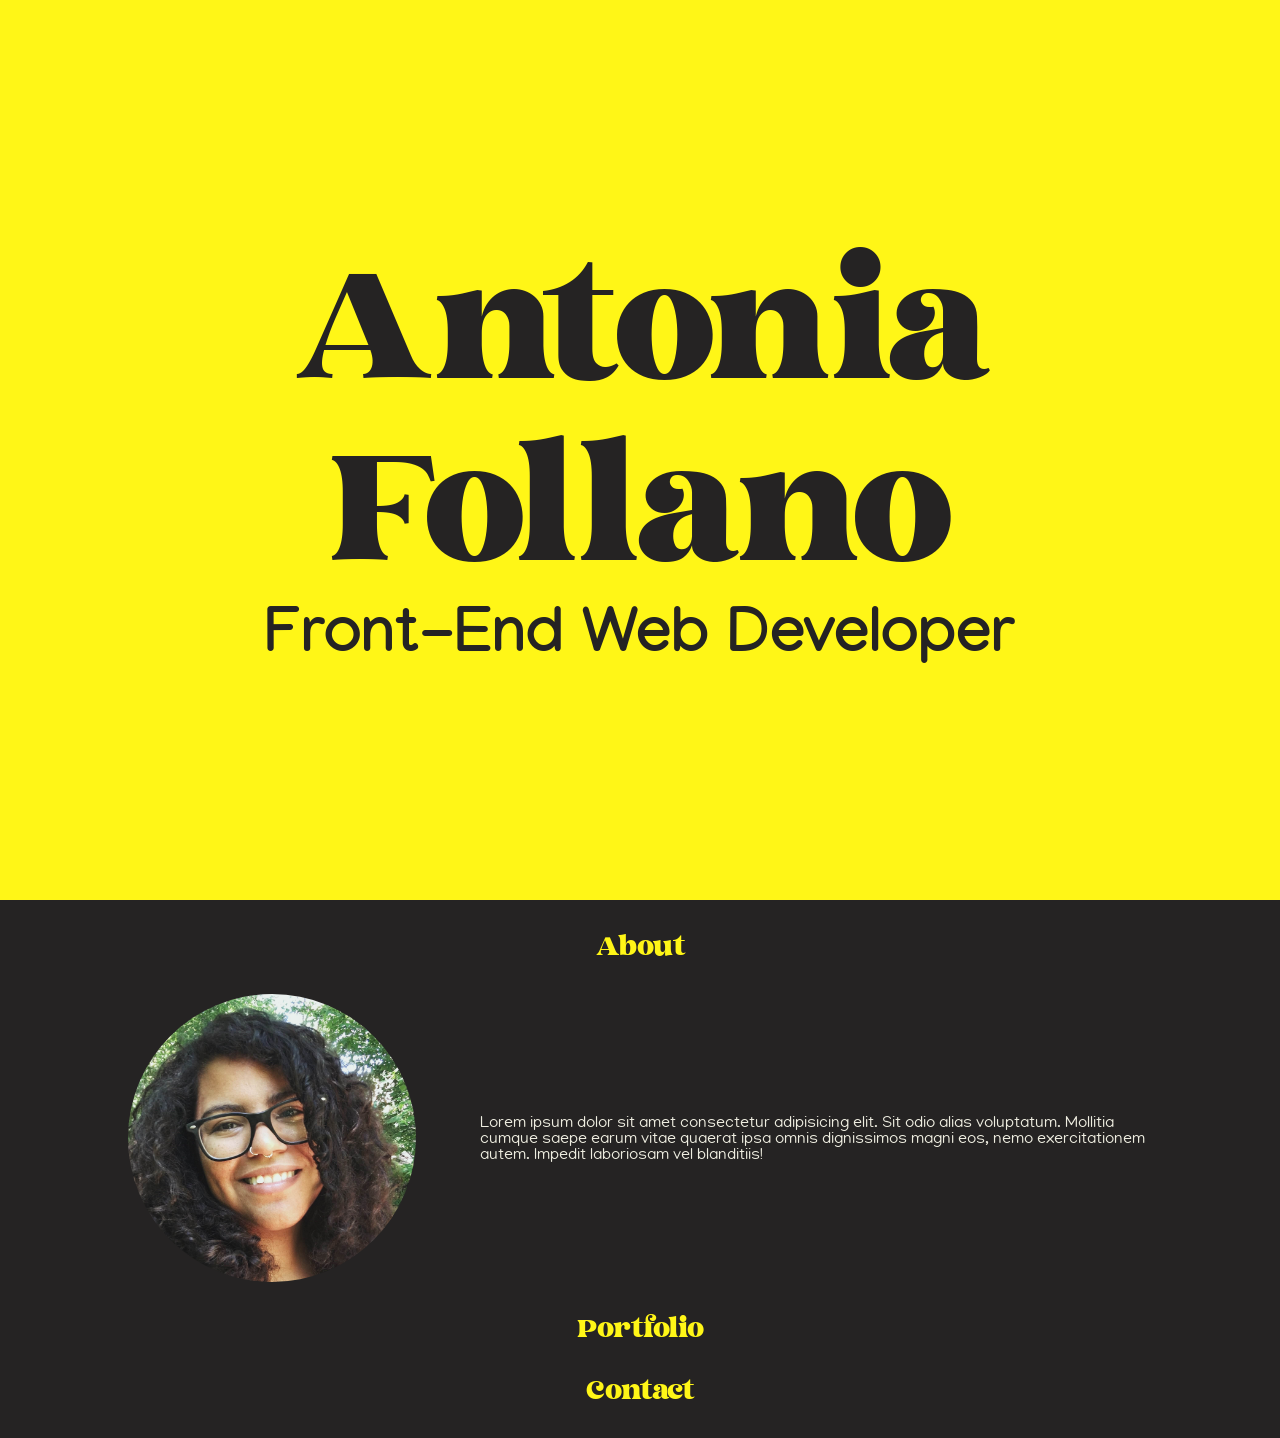
==== index.html @ 58273cd6 "Change name of icon div class for clarity" ====
<!DOCTYPE html>
<html lang="en">
<head>
    <meta charset="UTF-8">
    <meta name="viewport" content="width=device-width, initial-scale=1.0">
    <link rel="stylesheet" href="style.css">
    <title>Document</title>
</head>
<body>
    <div class="hero">
        <div>
            <h1>Antonia <br> Follano</h1>
            <h2>Front-End Web Developer</h2>
        </div>
       
    </div>
    <div class="halftone"></div>
        
    <div class="about"><h3>About</h3>
        <div class="about-container">
            
            <img class="profile-pic" src="images/squarepfp.jpg">
            <div>
                Lorem ipsum dolor sit amet consectetur adipisicing elit. Sit odio alias voluptatum. Mollitia cumque saepe earum vitae quaerat ipsa omnis dignissimos magni eos, nemo exercitationem autem. Impedit laboriosam vel blanditiis!
            </div>
        </div>
        <div class="linkicon"></div><div class="linkicon"></div><div class="linkicon"></div>
    </div>
    <div class="portfolio">
        <h3>Portfolio</h3>
    </div>
    <div class="contact">
    <h3>Contact</h3>
    </div>
</body>
</html>
---- style.css ----
@font-face {
    font-family: "Malibu";
    src: url(fonts/Malibu.woff);
}
@font-face {
    font-family: "Manjari";
    src: url(fonts/manjari-regular-webfont.woff);
    font-weight: 400;
    line-height: 100;
}
@font-face {
    font-family: "Manjari";
    src: url(fonts/manjari-bold-webfont.woff);
    font-weight: 700;
}
@font-face {
    font-family: "Manjari";
    src: url(fonts/manjari-thin-webfont.woff);
    font-weight: 200;
}

body {
    background-color: #252323;
    color: #EEEDE0;
    font-family: "Manjari";
    padding:0px;
    margin:0px;
}

h3 {
    font-family: "Malibu";
    color:#FFF617;
    font-weight: normal;
    text-align:center;
    font-size: 2rem;
}

.hero {
    font-family: "Malibu";
    background-color: #FFF617;
    color:#252323;
    margin: 0px;
    padding:0px;
    height:100vh;
    display: flex;
    flex-direction:column;
    justify-content: center;
    align-items: center;
    text-align: center;
    flex-shrink:0;

}


.hero h1 {
    font-weight:normal;
    margin:0px;
    font-size: 15vw;
    flex-shrink:1;
    color: #252323;

}

.hero h2 {
    font-family: "Manjari";
    flex-shrink: 0;
    font-size: 5vw;
    margin:0px;
}


.about {
    margin: 0 10vw;
    display:flex;
    flex-direction:column;
    justify-content: center;
    align-items: center;
    flex-grow: 0px;
}
 
.profile-pic {
    width: 18em;
    border-radius: 50%;
    margin-right: 5vw;
}

.about-container {
    display: flex;
    align-items: center;
}

.about-container div {
   

}
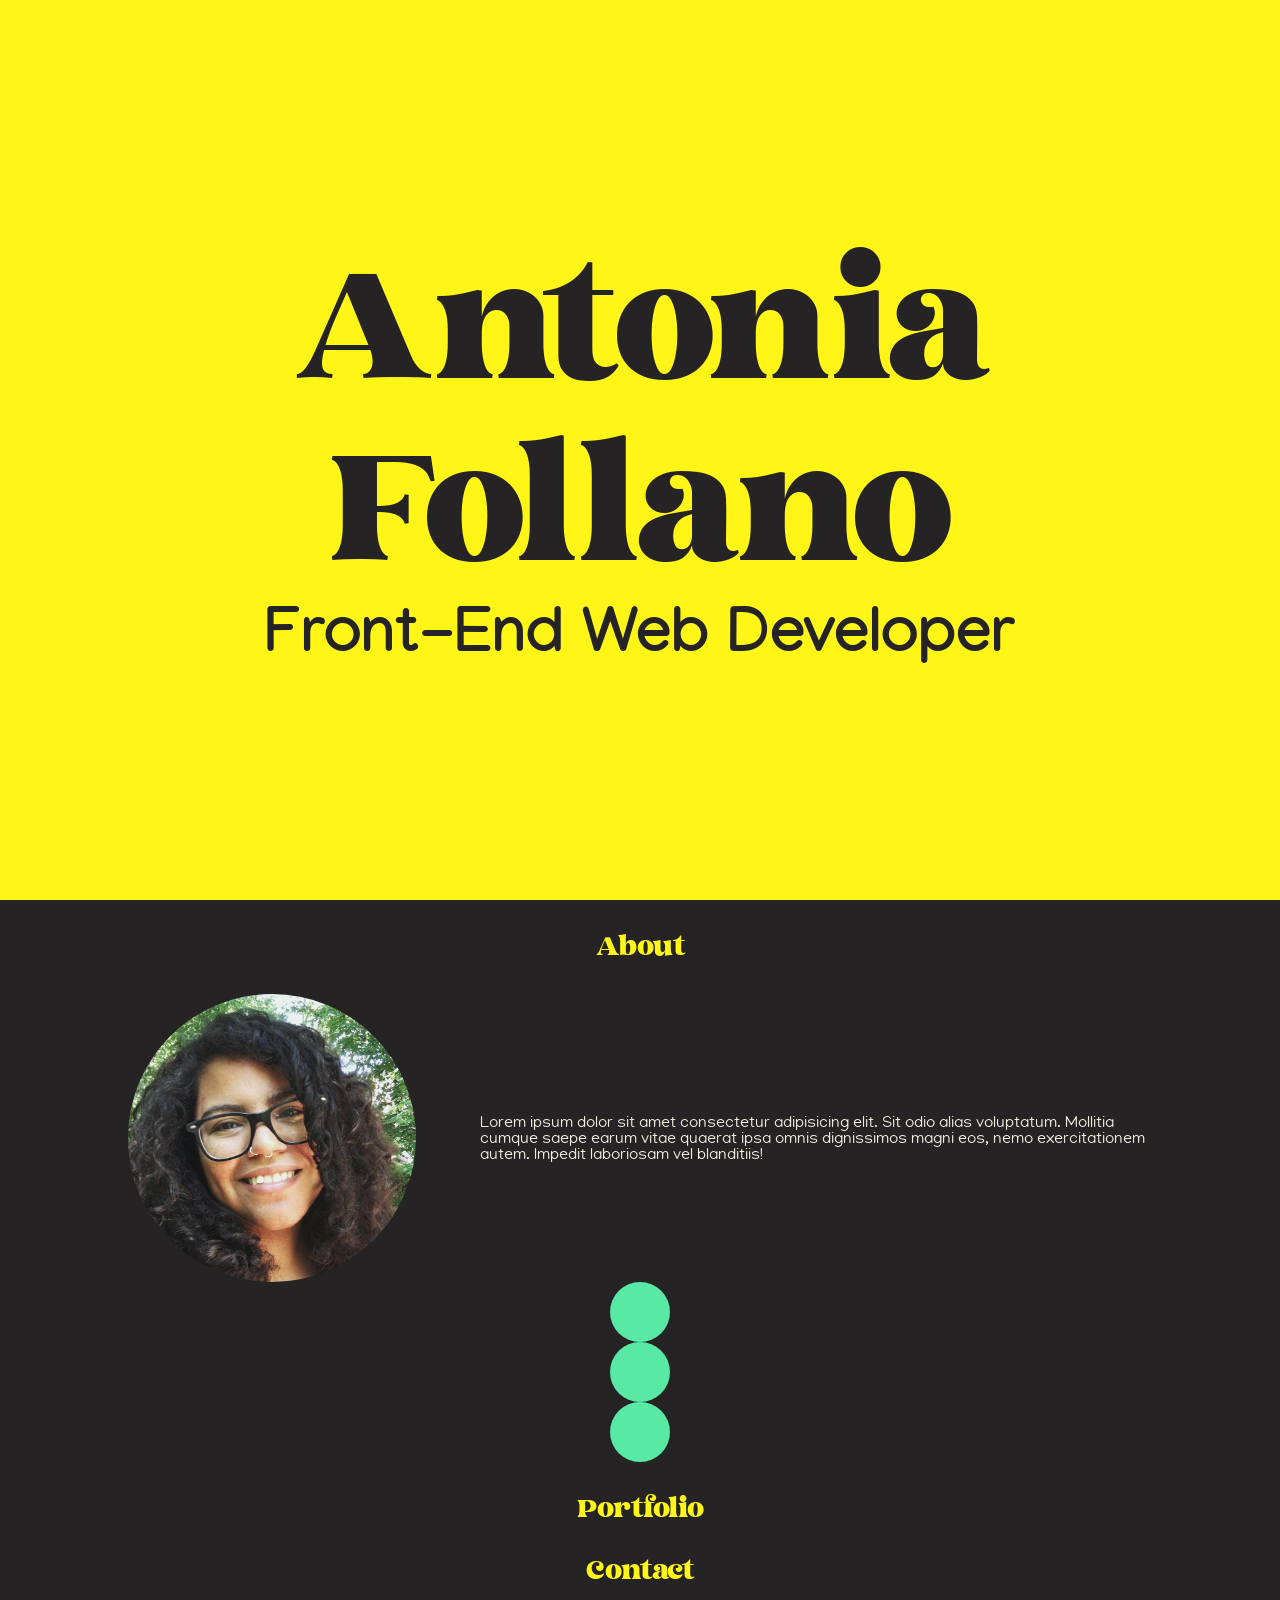
==== commit 745670da: "Add wrapper to links subsection" ====
--- a/index.html
+++ b/index.html
@@ -24,7 +24,11 @@
                 Lorem ipsum dolor sit amet consectetur adipisicing elit. Sit odio alias voluptatum. Mollitia cumque saepe earum vitae quaerat ipsa omnis dignissimos magni eos, nemo exercitationem autem. Impedit laboriosam vel blanditiis!
             </div>
         </div>
-        <div class="linkicon"></div><div class="linkicon"></div><div class="linkicon"></div>
+        <div class="profilelinks">
+            <div class="linkicon"></div>
+            <div class="linkicon"></div>
+            <div class="linkicon"></div>
+        </div>
     </div>
     <div class="portfolio">
         <h3>Portfolio</h3>
--- a/style.css
+++ b/style.css
@@ -89,8 +89,10 @@
     align-items: center;
 }
 
-.about-container div {
-   
-
+.linkicon {
+    background-color: #58EAA4;
+    width: 60px;
+    height: 60px;
+    border-radius:50%;
 }
 
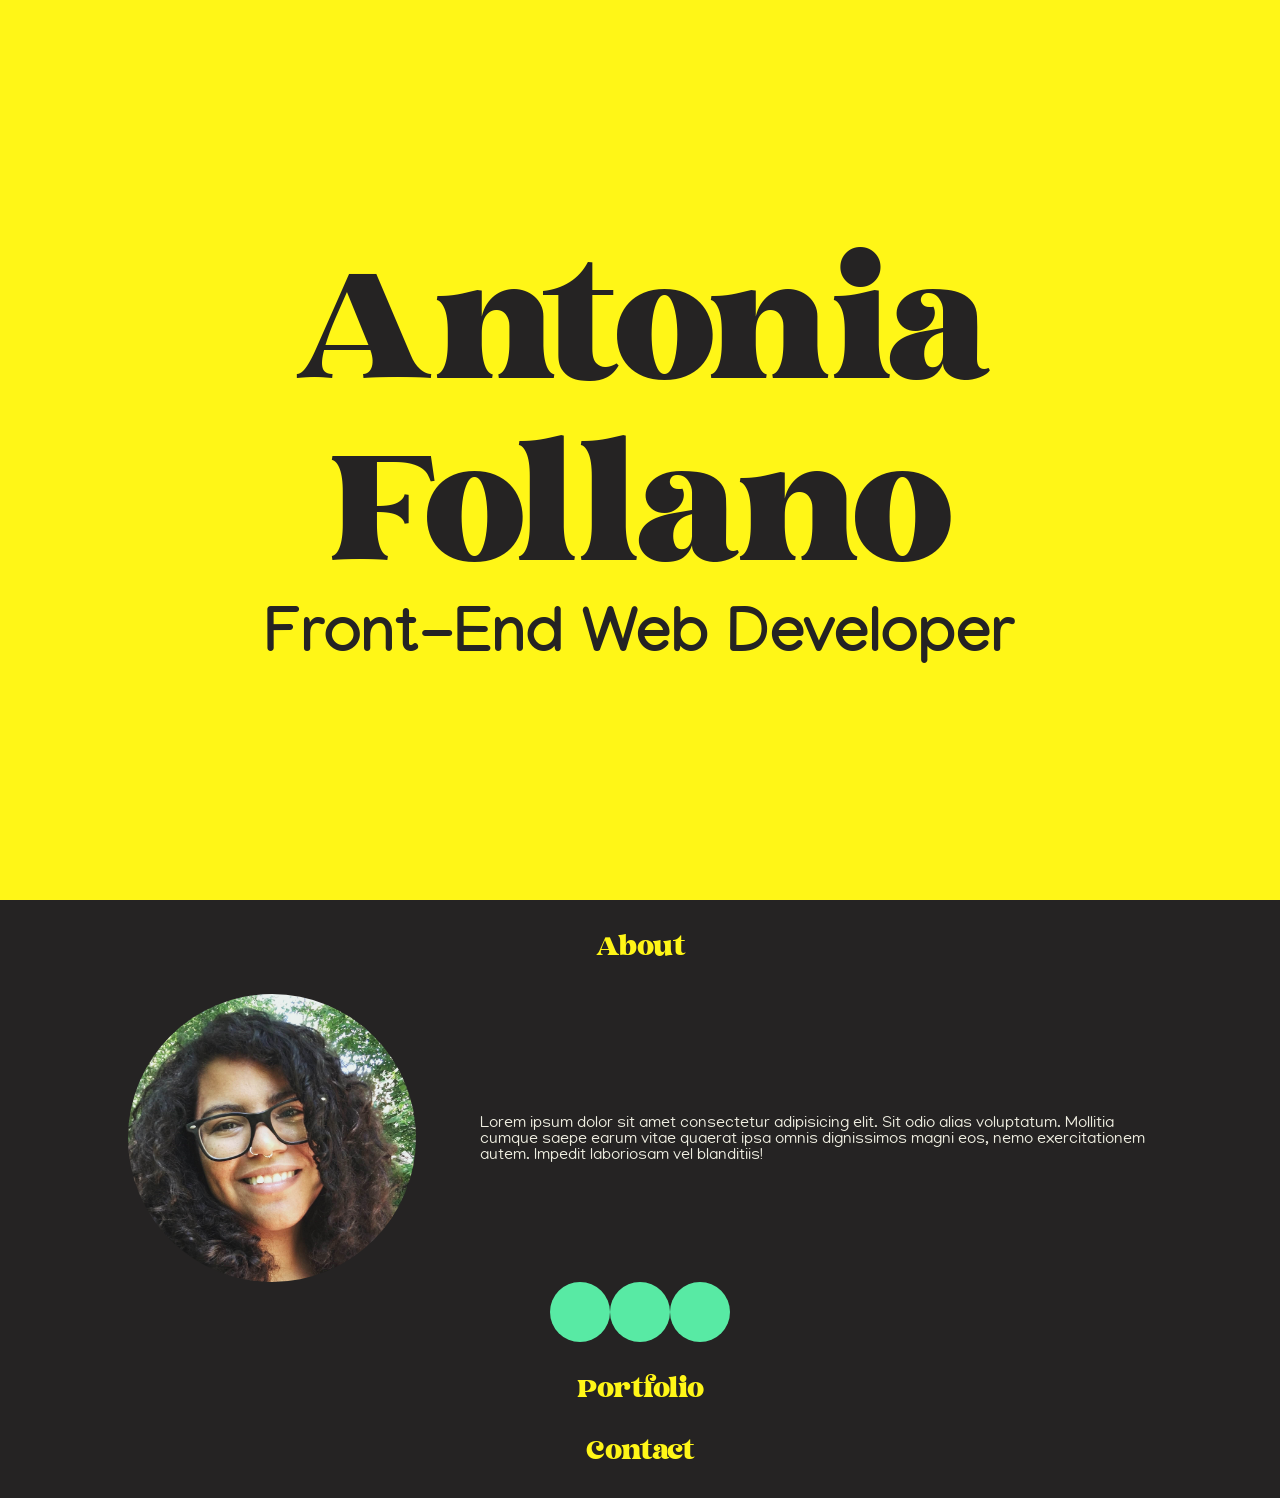
==== commit 853c2e0f: "Add content wrapper" ====
--- a/index.html
+++ b/index.html
@@ -14,27 +14,29 @@
         </div>
        
     </div>
-    <div class="halftone"></div>
+    
+    <div class="contentwrapper">
         
-    <div class="about"><h3>About</h3>
-        <div class="about-container">
-            
-            <img class="profile-pic" src="images/squarepfp.jpg">
-            <div>
-                Lorem ipsum dolor sit amet consectetur adipisicing elit. Sit odio alias voluptatum. Mollitia cumque saepe earum vitae quaerat ipsa omnis dignissimos magni eos, nemo exercitationem autem. Impedit laboriosam vel blanditiis!
+        <div class="about"><h3>About</h3>
+            <div class="about-container">
+                
+                <img class="profile-pic" src="images/squarepfp.jpg">
+                <div>
+                    Lorem ipsum dolor sit amet consectetur adipisicing elit. Sit odio alias voluptatum. Mollitia cumque saepe earum vitae quaerat ipsa omnis dignissimos magni eos, nemo exercitationem autem. Impedit laboriosam vel blanditiis!
+                </div>
+            </div>
+            <div class="profilelinks">
+                <div class="linkicon"></div>
+                <div class="linkicon"></div>
+                <div class="linkicon"></div>
             </div>
         </div>
-        <div class="profilelinks">
-            <div class="linkicon"></div>
-            <div class="linkicon"></div>
-            <div class="linkicon"></div>
+        <div class="portfolio">
+            <h3>Portfolio</h3>
         </div>
-    </div>
-    <div class="portfolio">
-        <h3>Portfolio</h3>
-    </div>
-    <div class="contact">
-    <h3>Contact</h3>
+        <div class="contact">
+        <h3>Contact</h3>
+        </div>
     </div>
 </body>
 </html>
--- a/style.css
+++ b/style.css
@@ -89,10 +89,13 @@
     align-items: center;
 }
 
-.linkicon {
+.linkicon{
     background-color: #58EAA4;
     width: 60px;
     height: 60px;
     border-radius:50%;
 }
 
+.profilelinks {display:flex;
+
+}
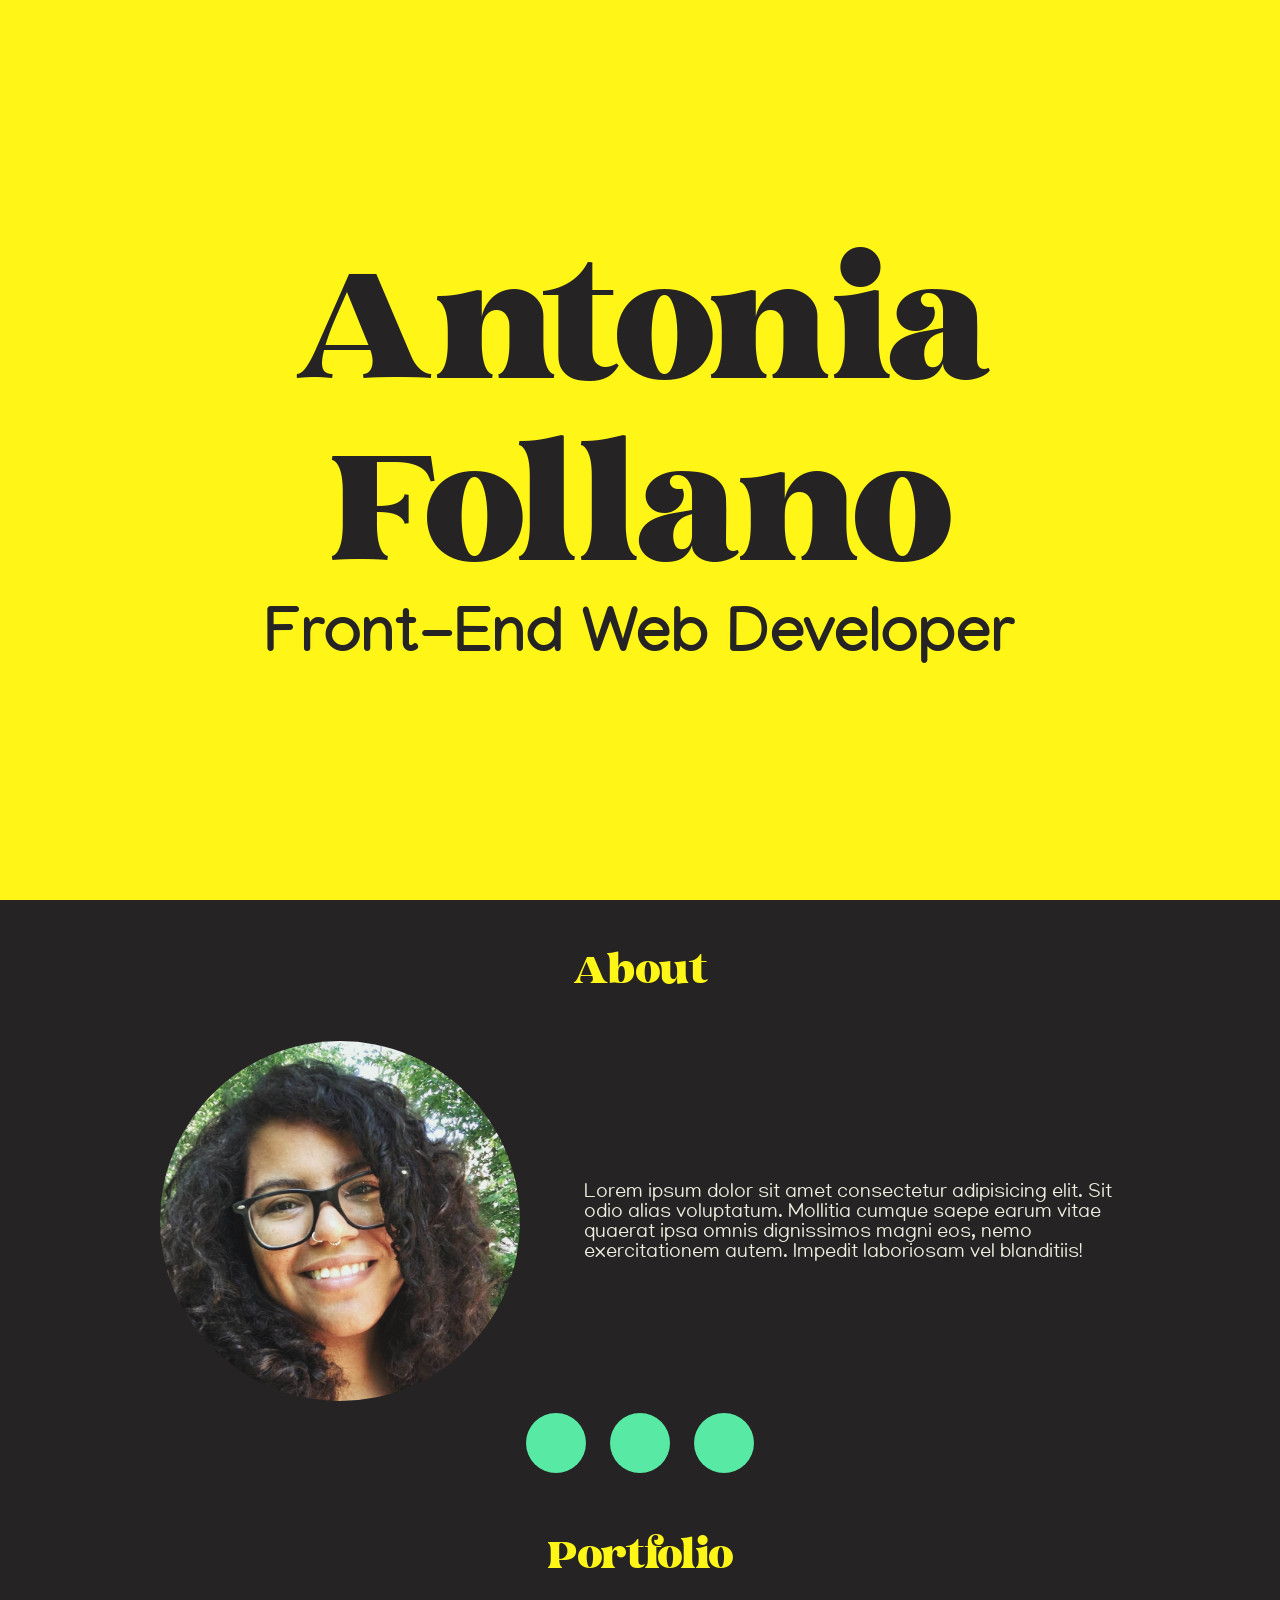
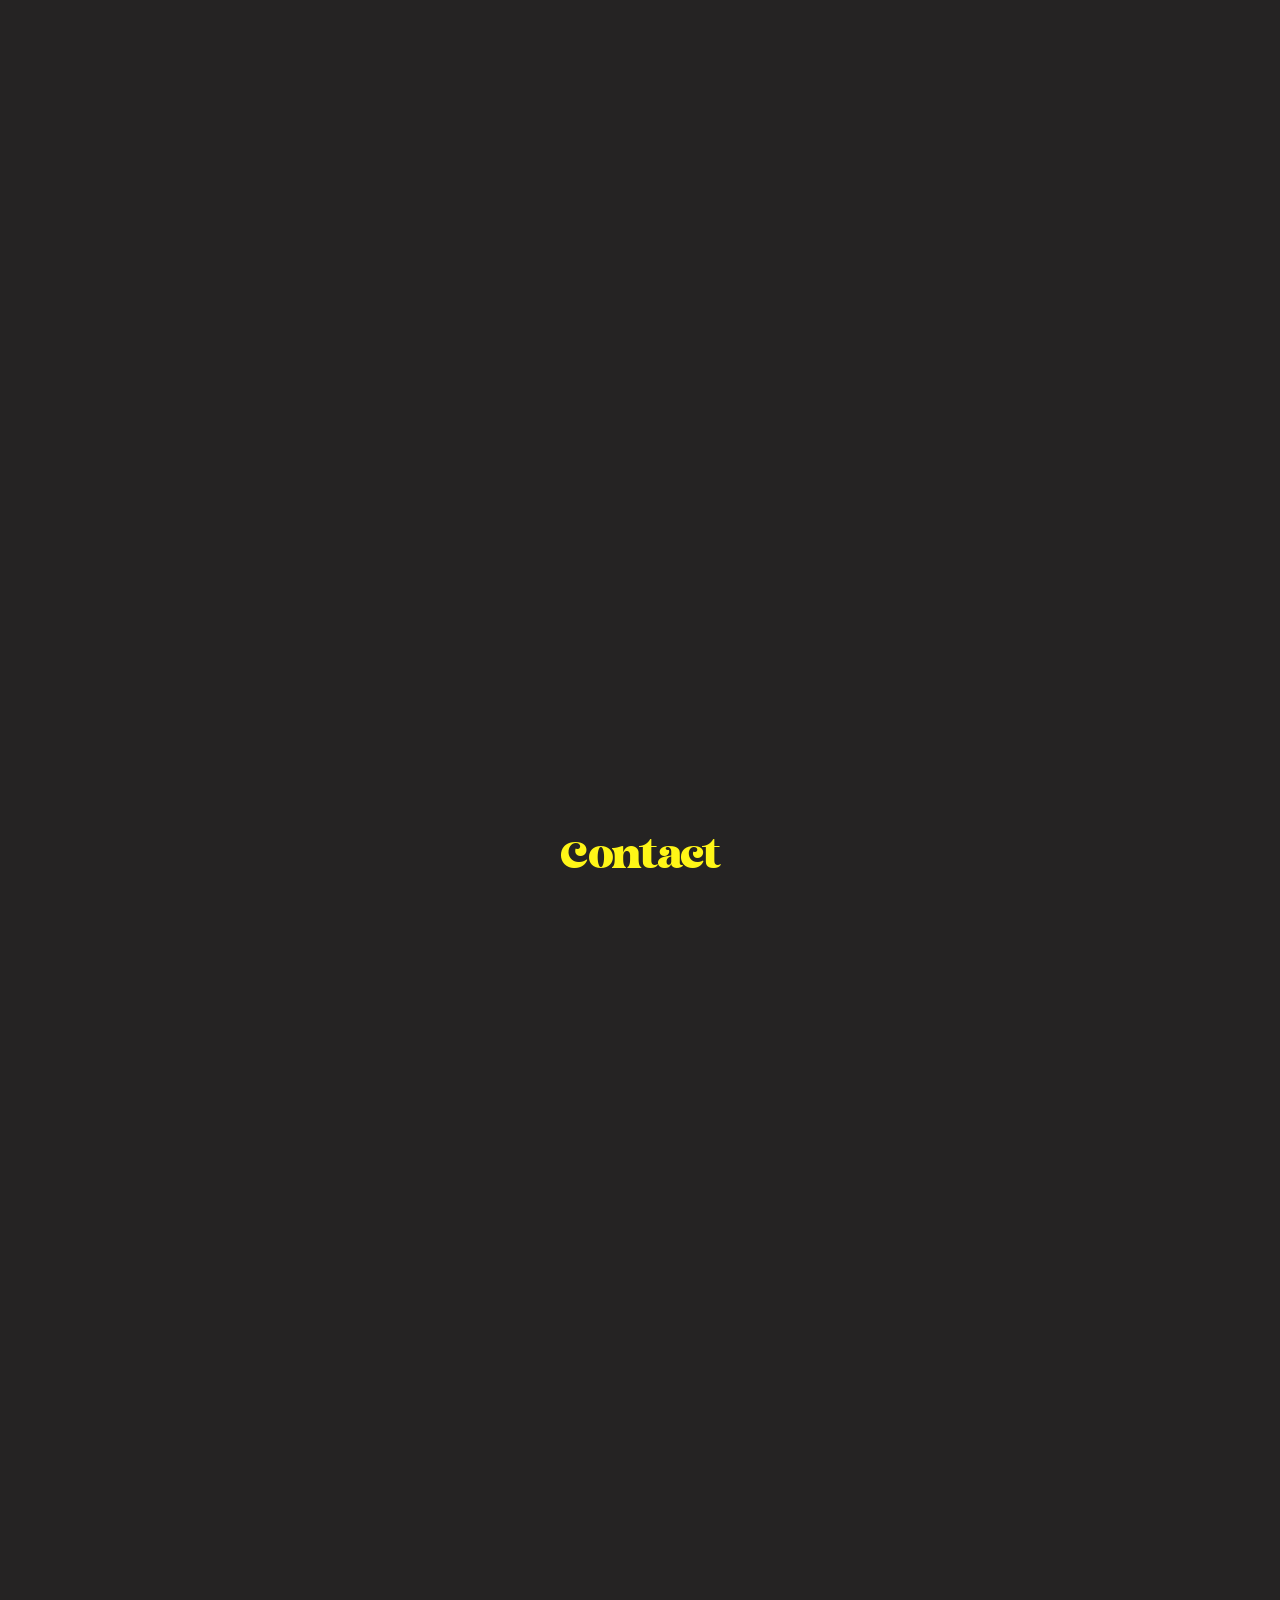
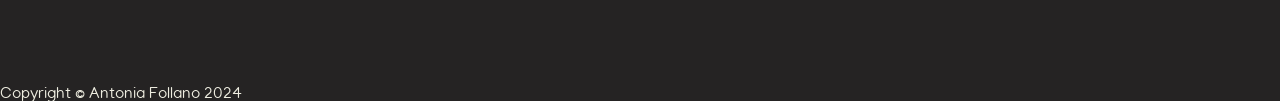
==== commit bbf7be3a: "Add footer container" ====
--- a/index.html
+++ b/index.html
@@ -38,5 +38,8 @@
         <h3>Contact</h3>
         </div>
     </div>
+    <div class="footer">
+        Copyright © Antonia Follano 2024
+    </div>
 </body>
 </html>
--- a/style.css
+++ b/style.css
@@ -25,6 +25,8 @@
     font-family: "Manjari";
     padding:0px;
     margin:0px;
+
+   
 }
 
 h3 {
@@ -32,7 +34,7 @@
     color:#FFF617;
     font-weight: normal;
     text-align:center;
-    font-size: 2rem;
+    font-size: 3em;
 }
 
 .hero {
@@ -68,25 +70,34 @@
     margin:0px;
 }
 
+.contentwrapper {display:flex;
+    flex-direction: column;
+    justify-content:center;
+    align-items: center;}
 
 .about {
-    margin: 0 10vw;
+
     display:flex;
     flex-direction:column;
     justify-content: center;
     align-items: center;
     flex-grow: 0px;
+    max-width: 60rem;
 }
  
 .profile-pic {
     width: 18em;
     border-radius: 50%;
     margin-right: 5vw;
+    flex-shrink:2;
 }
 
 .about-container {
     display: flex;
+    justify-content: center;
     align-items: center;
+    font-size:20px;
+
 }
 
 .linkicon{
@@ -94,8 +105,19 @@
     width: 60px;
     height: 60px;
     border-radius:50%;
+    margin:12px;
 }
 
 .profilelinks {display:flex;
 
 }
+
+.portfolio {
+    height: 100vh;
+    flex-shrink:0;
+}
+
+.contact {
+    height: 100vh;
+    flex-shrink: 0;
+}
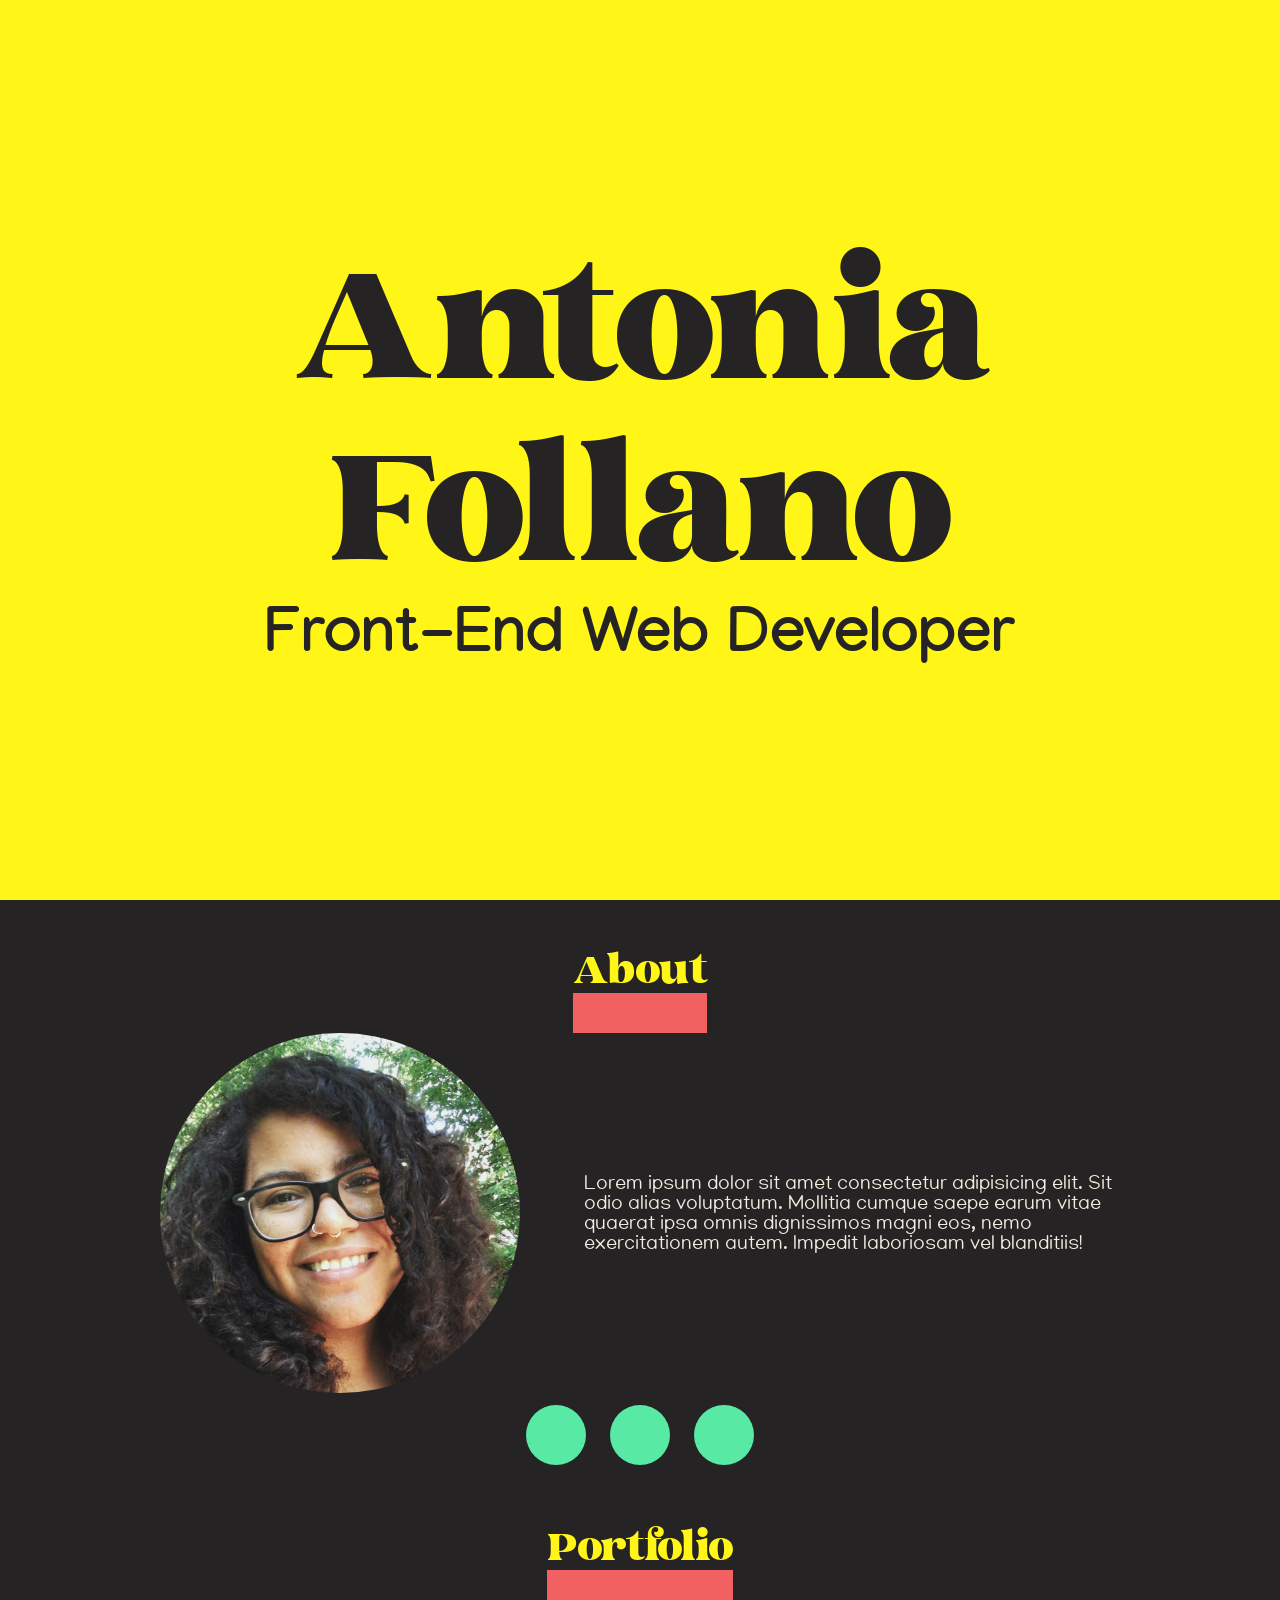
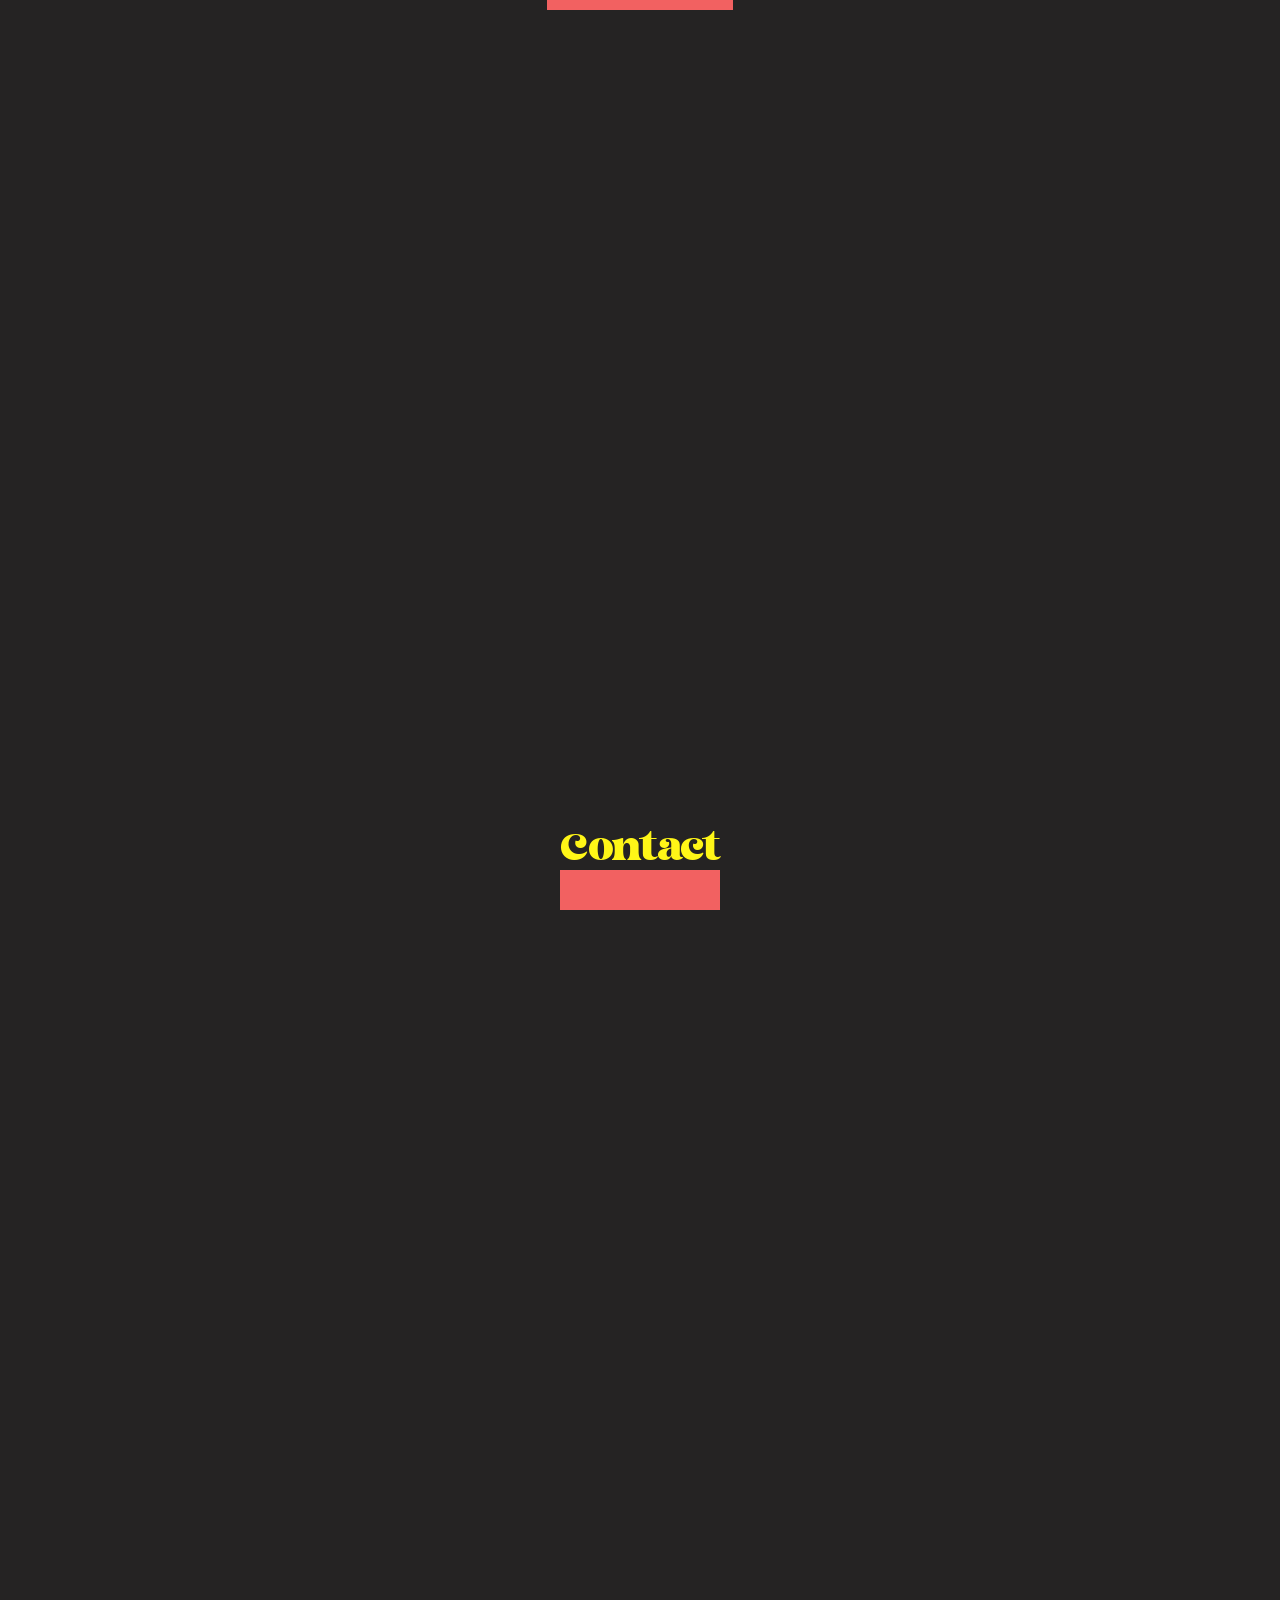
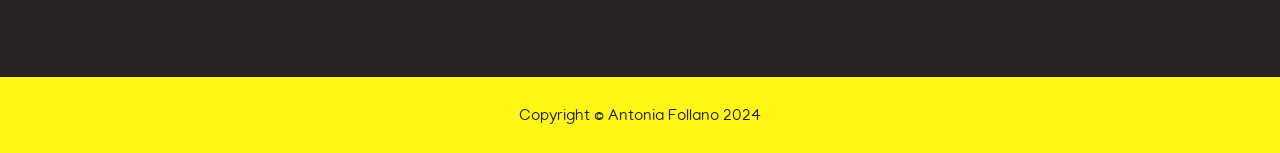
==== commit 7ad196c1: "Add underline to content headers" ====
--- a/index.html
+++ b/index.html
@@ -17,7 +17,10 @@
     
     <div class="contentwrapper">
         
-        <div class="about"><h3>About</h3>
+        <div class="about">
+            <div class="h3-container">
+                <h3>About</h3>
+            </div>
             <div class="about-container">
                 
                 <img class="profile-pic" src="images/squarepfp.jpg">
@@ -32,10 +35,14 @@
             </div>
         </div>
         <div class="portfolio">
-            <h3>Portfolio</h3>
+            <div class="h3-container">
+                <h3>Portfolio</h3>
+            </div>
         </div>
         <div class="contact">
-        <h3>Contact</h3>
+        <div class="h3-container">
+            <h3>Contact</h3>
+        </div>
         </div>
     </div>
     <div class="footer">
--- a/style.css
+++ b/style.css
@@ -35,7 +35,14 @@
     font-weight: normal;
     text-align:center;
     font-size: 3em;
+    border-bottom: 40px #F26161 solid;
+    padding-right:0px;
+    margin-bottom:0px;
+    display:block;
 }
+
+
+
 
 .hero {
     font-family: "Malibu";
@@ -120,4 +127,13 @@
 .contact {
     height: 100vh;
     flex-shrink: 0;
+}
+
+.footer {
+    padding: 30px;
+    margin:0px;
+    background-color: #FFF617;
+    color: #252323;
+    text-align: center;
+
 }
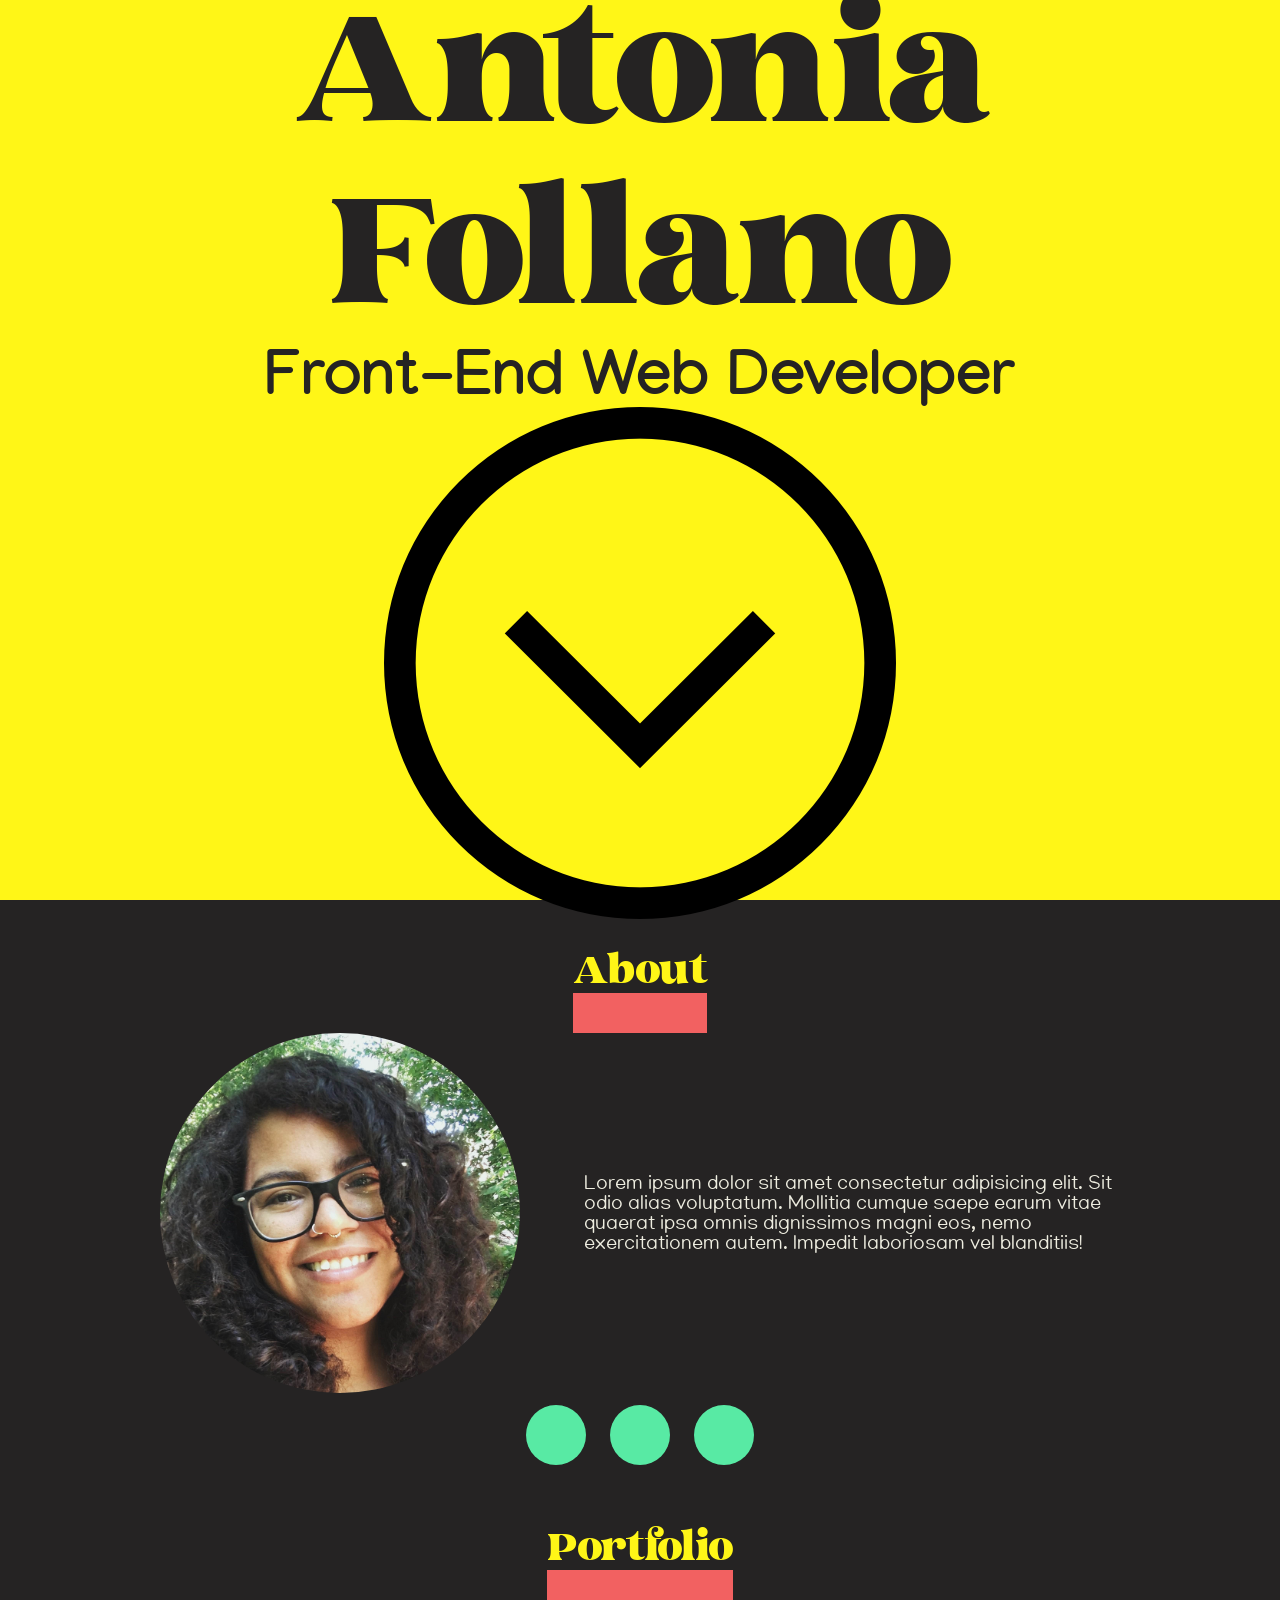
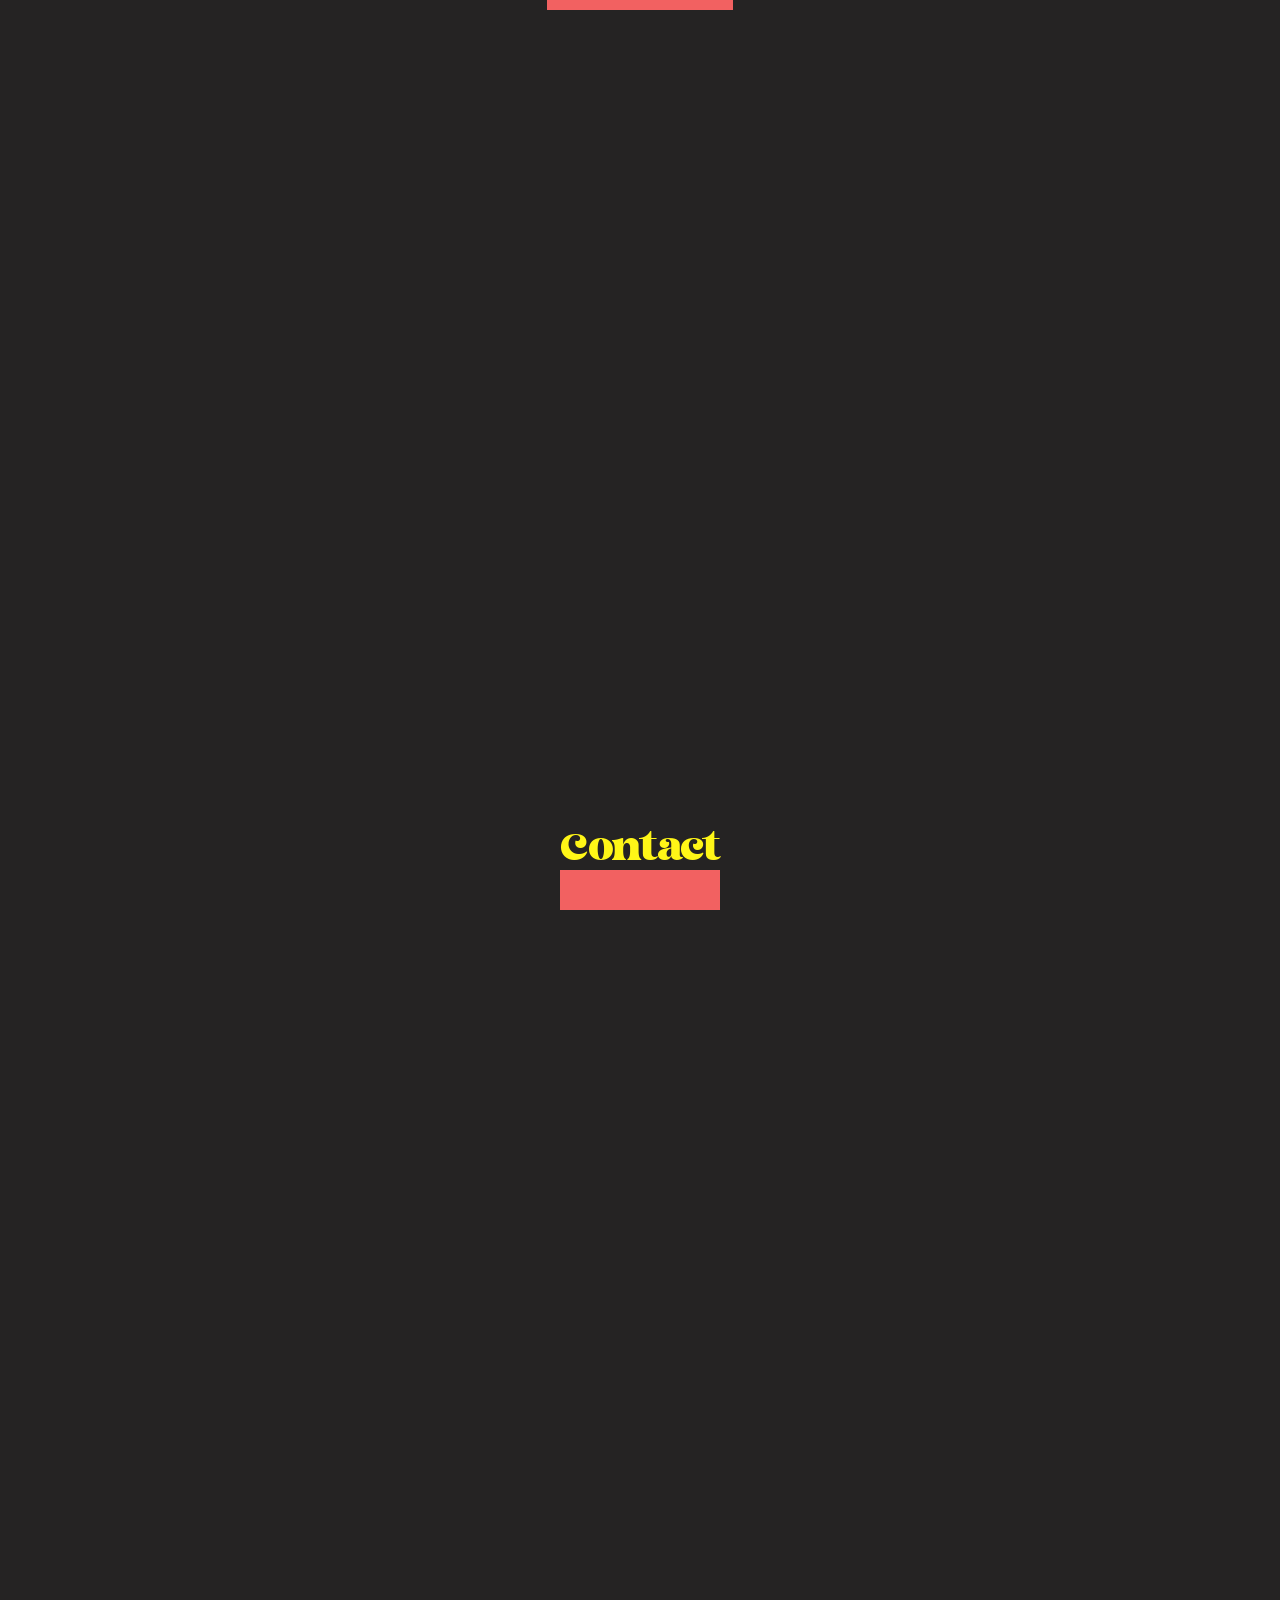
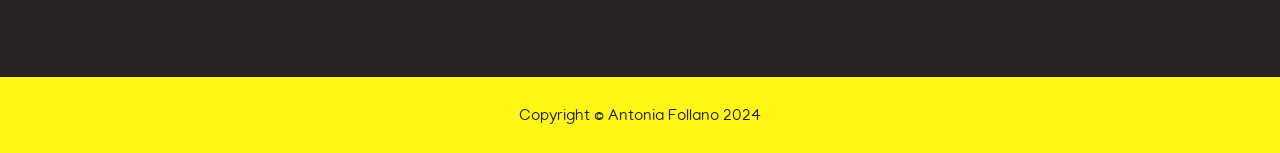
==== commit d2a7d0c0: "Include down button image in header" ====
--- a/index.html
+++ b/index.html
@@ -11,6 +11,7 @@
         <div>
             <h1>Antonia <br> Follano</h1>
             <h2>Front-End Web Developer</h2>
+            <img class="downicon" src="images/down.png">
         </div>
        
     </div>
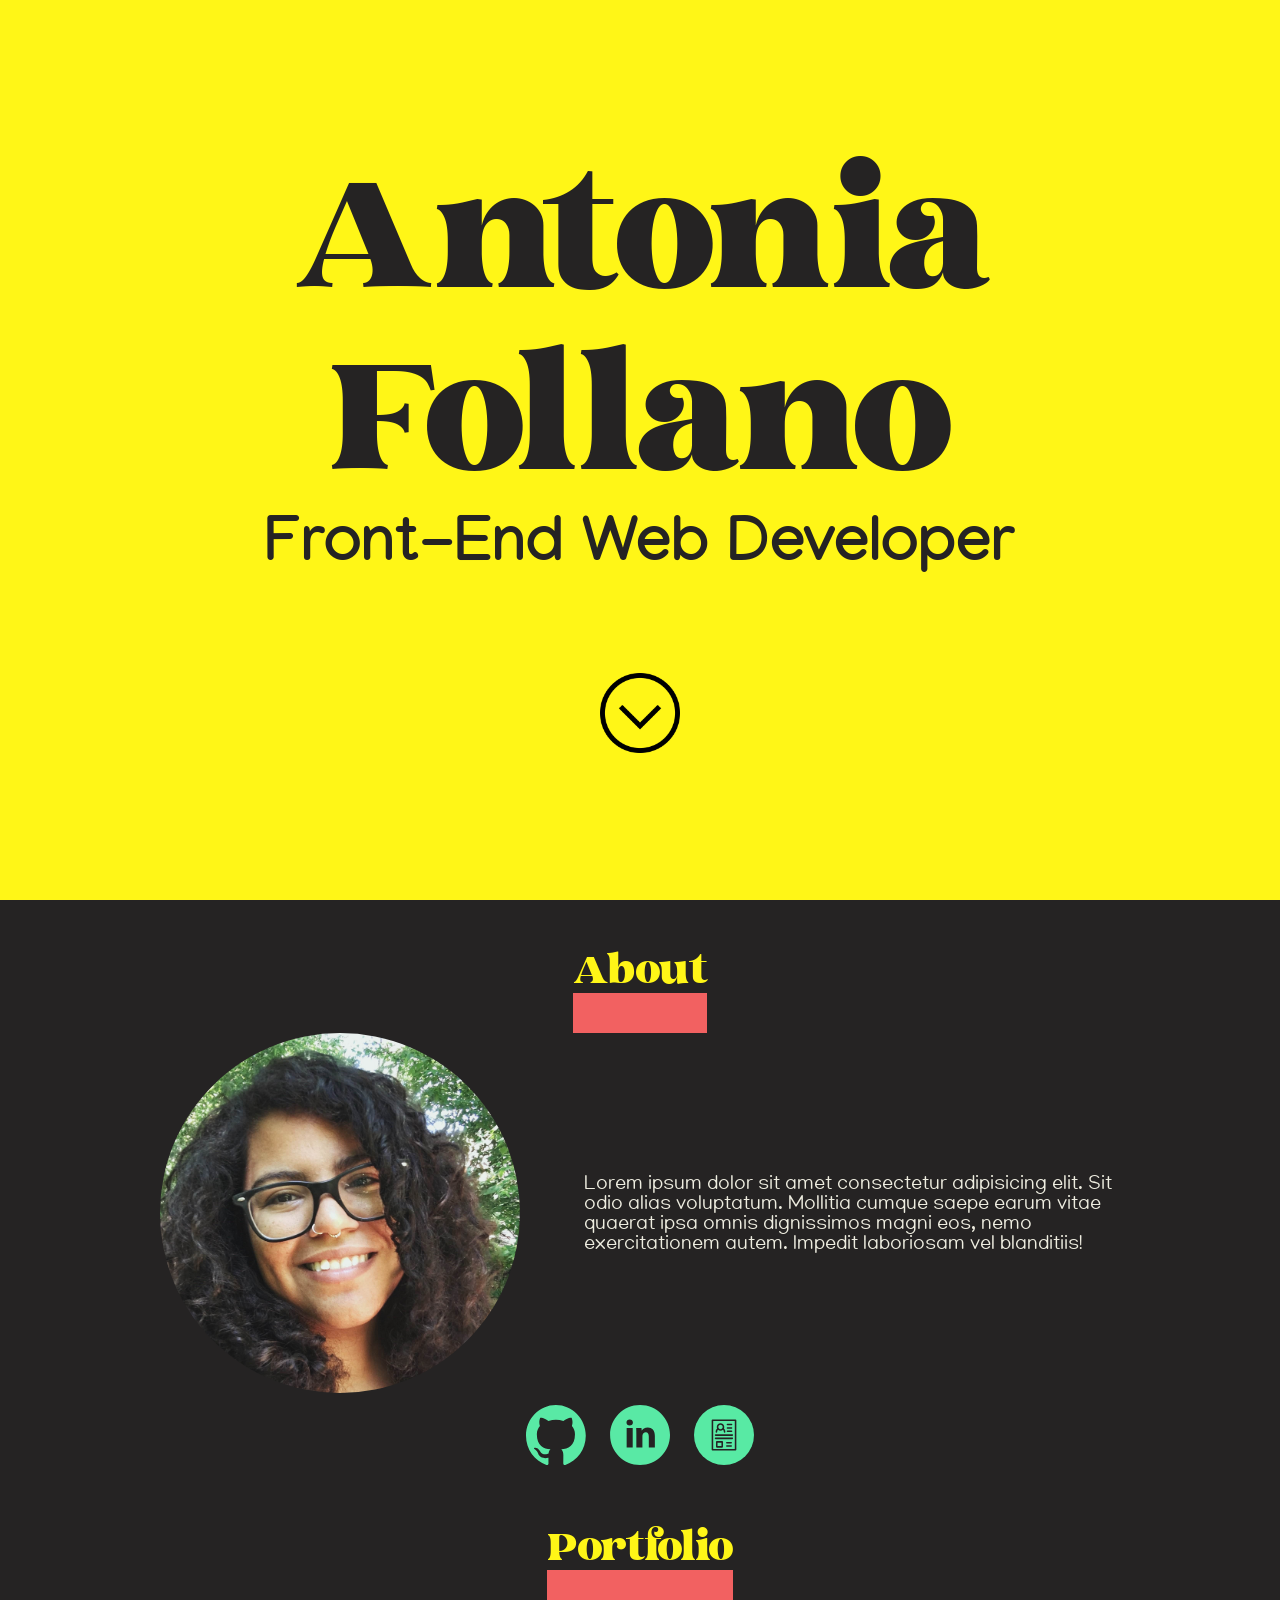
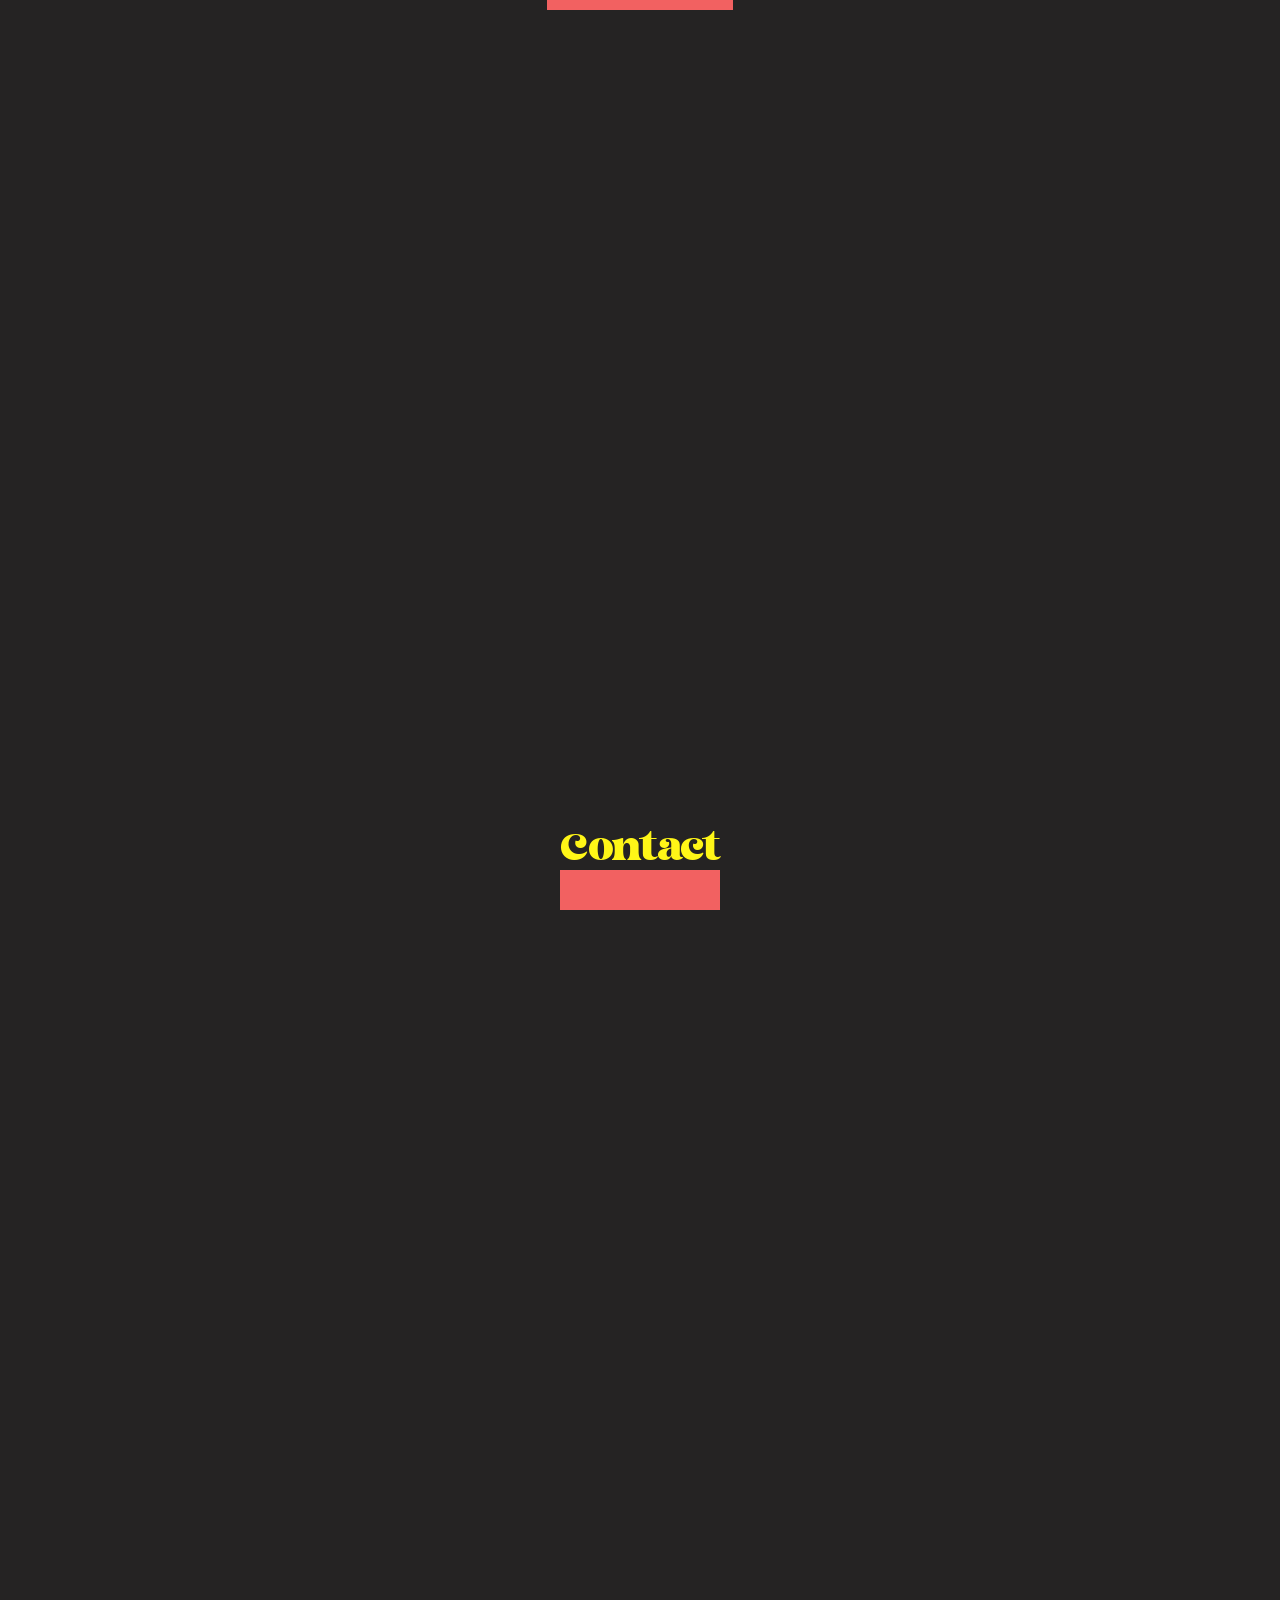
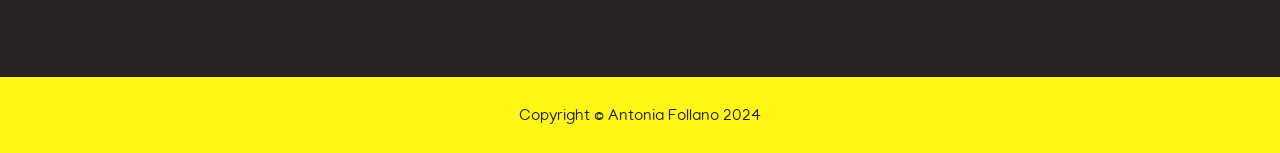
==== commit 323c410d: "Add and position link icons" ====
--- a/index.html
+++ b/index.html
@@ -30,9 +30,9 @@
                 </div>
             </div>
             <div class="profilelinks">
-                <div class="linkicon"></div>
-                <div class="linkicon"></div>
-                <div class="linkicon"></div>
+                <img class="linkicon-img" src="images/icon-github.svg"> 
+                <img class="linkicon-img" src="images/linkedin-with-circle.svg"> 
+                <div class="linkicon"><img src="images/icon-resume.svg"> </div>
             </div>
         </div>
         <div class="portfolio">
--- a/style.css
+++ b/style.css
@@ -41,9 +41,6 @@
     display:block;
 }
 
-
-
-
 .hero {
     font-family: "Malibu";
     background-color: #FFF617;
@@ -59,7 +56,6 @@
     flex-shrink:0;
 
 }
-
 
 .hero h1 {
     font-weight:normal;
@@ -77,10 +73,16 @@
     margin:0px;
 }
 
+.downicon {
+    width:5rem;
+    margin-top: 100px;
+}
+
 .contentwrapper {display:flex;
     flex-direction: column;
     justify-content:center;
-    align-items: center;}
+    align-items: center;
+}
 
 .about {
 
@@ -113,6 +115,22 @@
     height: 60px;
     border-radius:50%;
     margin:12px;
+    display:flex;
+    justify-content: center;
+    align-items: center;
+
+}
+
+.linkicon img {
+    filter: invert(12%) sepia(4%) saturate(480%) hue-rotate(314deg) brightness(93%) contrast(93%);
+}
+
+.linkicon-img{
+    width: 60px;
+    height: 60px;
+    padding:0px;
+    margin:12px;
+    filter: brightness(0) saturate(100%) invert(87%) sepia(9%) saturate(2514%) hue-rotate(88deg) brightness(96%) contrast(90%);
 }
 
 .profilelinks {display:flex;
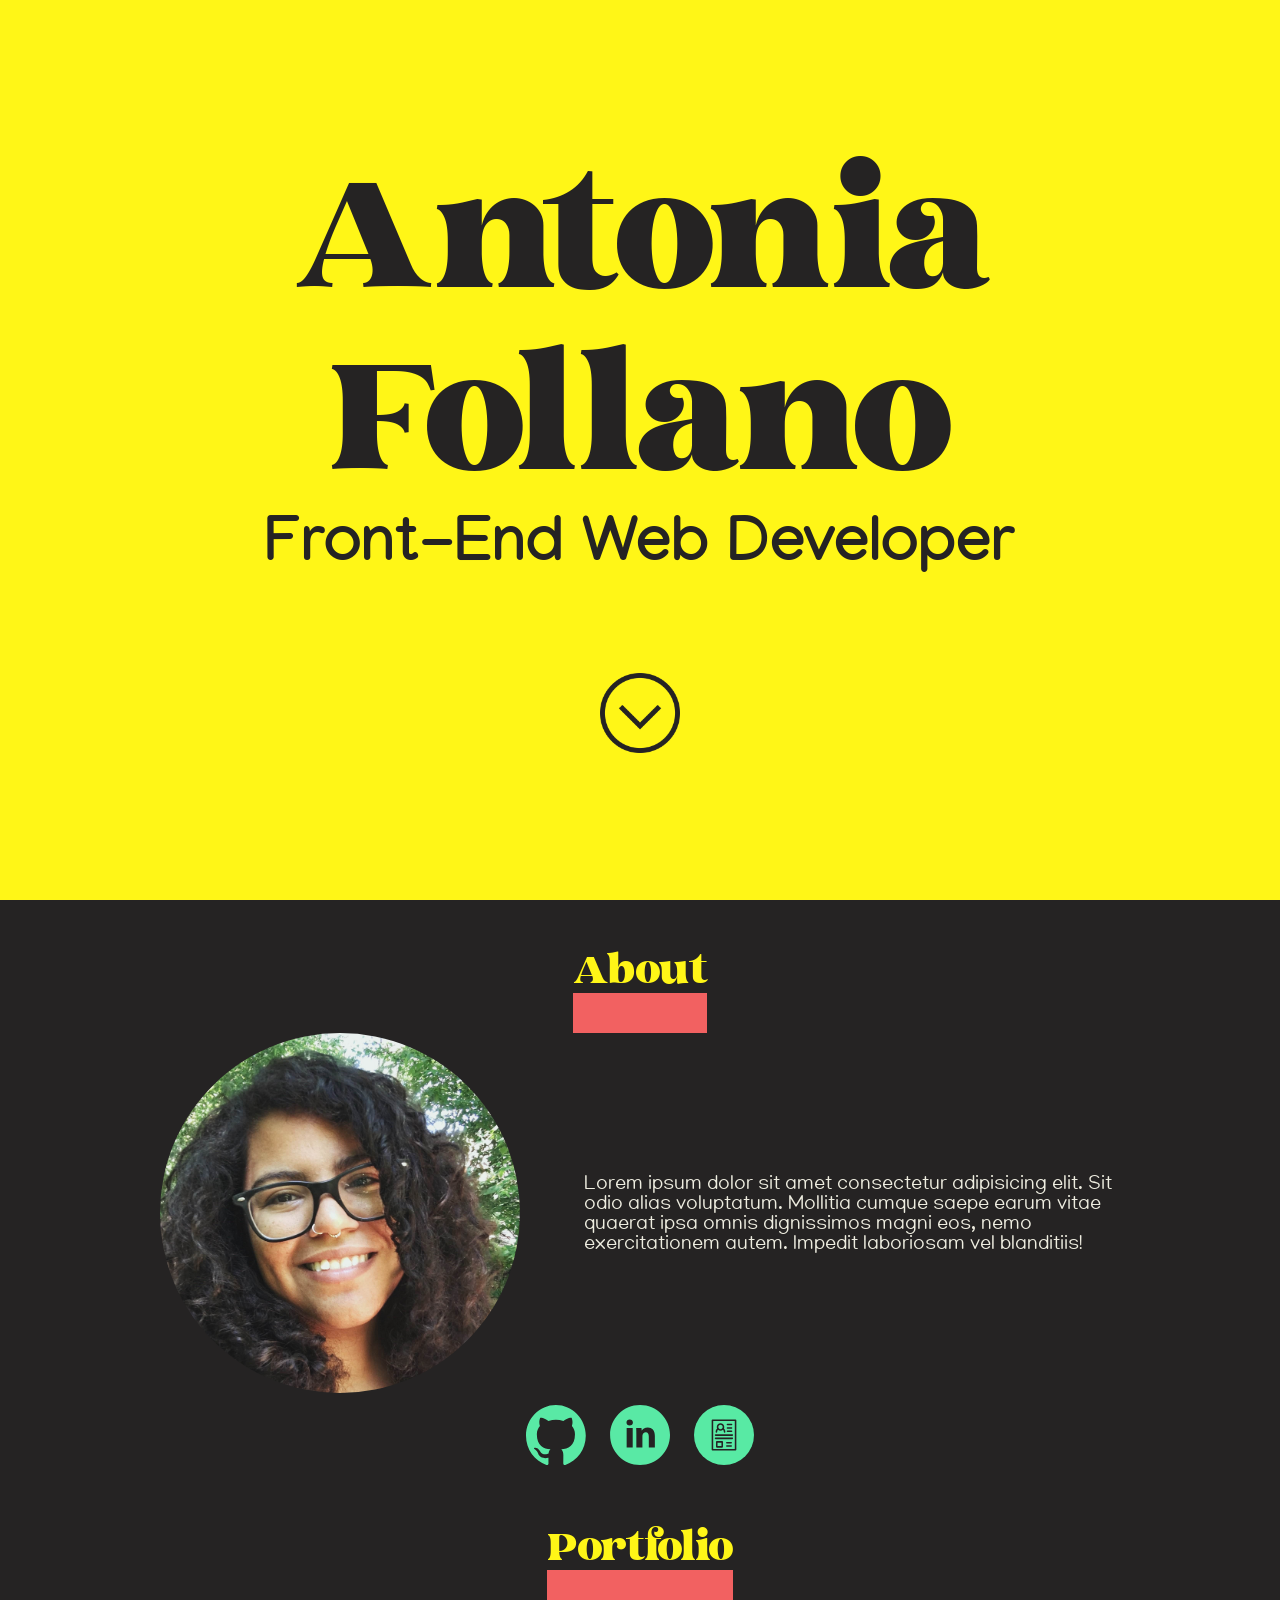
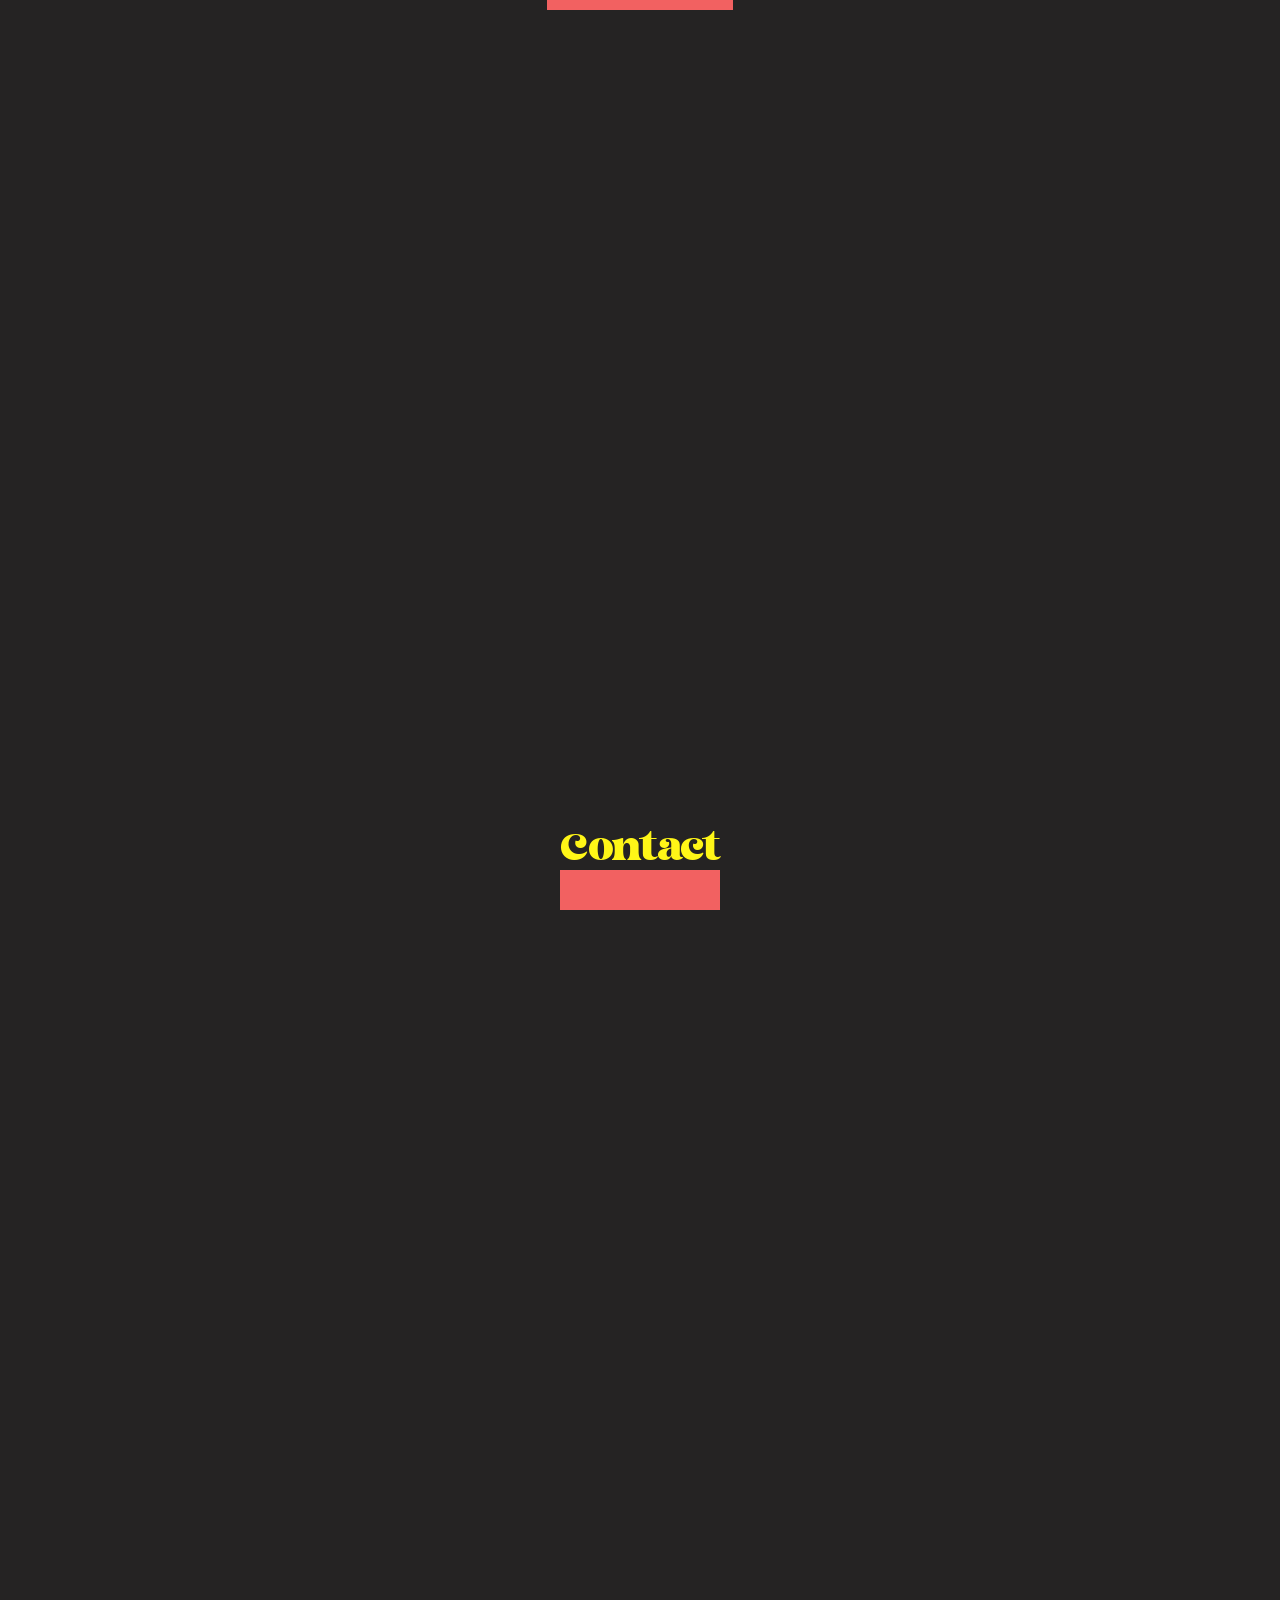
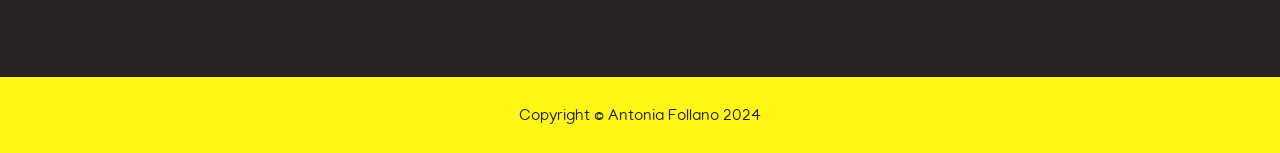
==== commit 0484b5a3: "Add working link to About section from down button" ====
--- a/index.html
+++ b/index.html
@@ -11,14 +11,14 @@
         <div>
             <h1>Antonia <br> Follano</h1>
             <h2>Front-End Web Developer</h2>
-            <img class="downicon" src="images/down.png">
+            <a href="#about"><img class="downicon" src="images/down.png"></a>
         </div>
        
     </div>
     
     <div class="contentwrapper">
         
-        <div class="about">
+        <div class="about" id="about">
             <div class="h3-container">
                 <h3>About</h3>
             </div>
--- a/style.css
+++ b/style.css
@@ -76,6 +76,8 @@
 .downicon {
     width:5rem;
     margin-top: 100px;
+    filter: invert(12%) sepia(4%) saturate(480%) hue-rotate(314deg) brightness(93%) contrast(93%);
+
 }
 
 .contentwrapper {display:flex;
